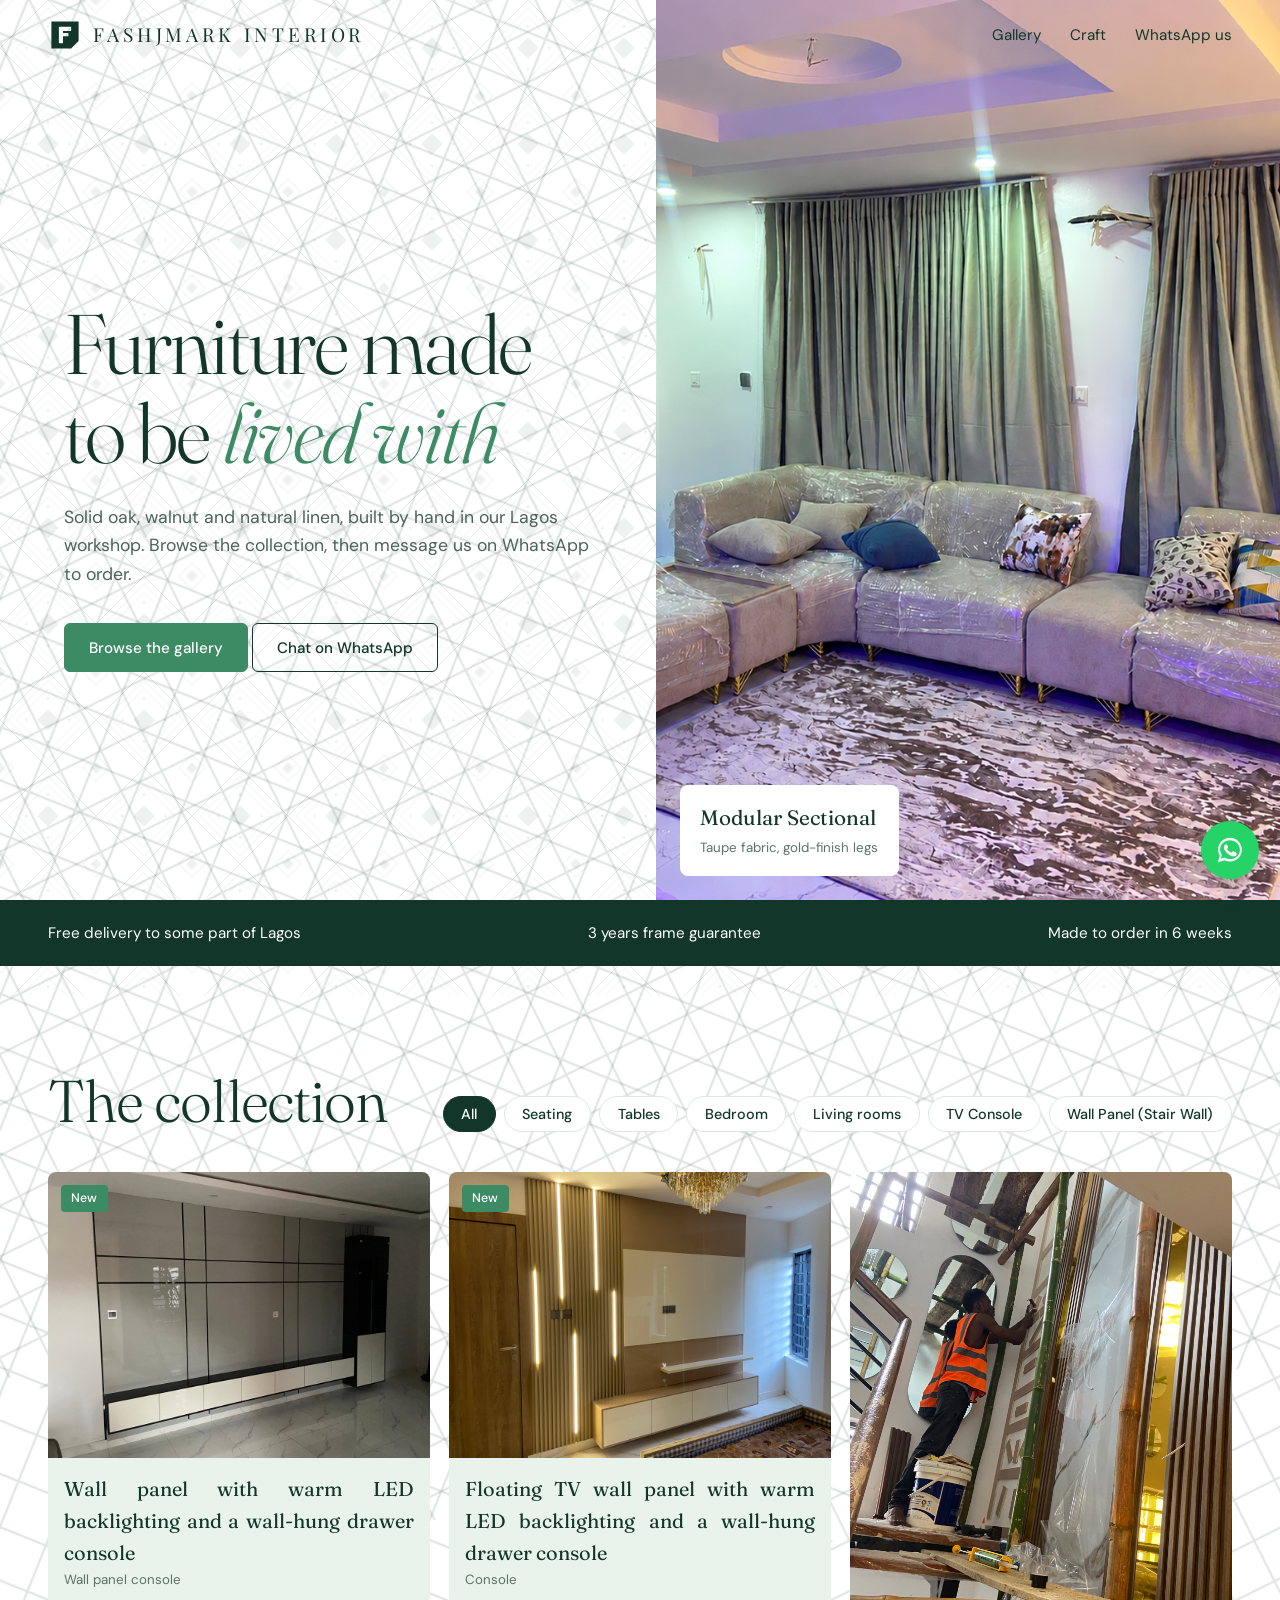
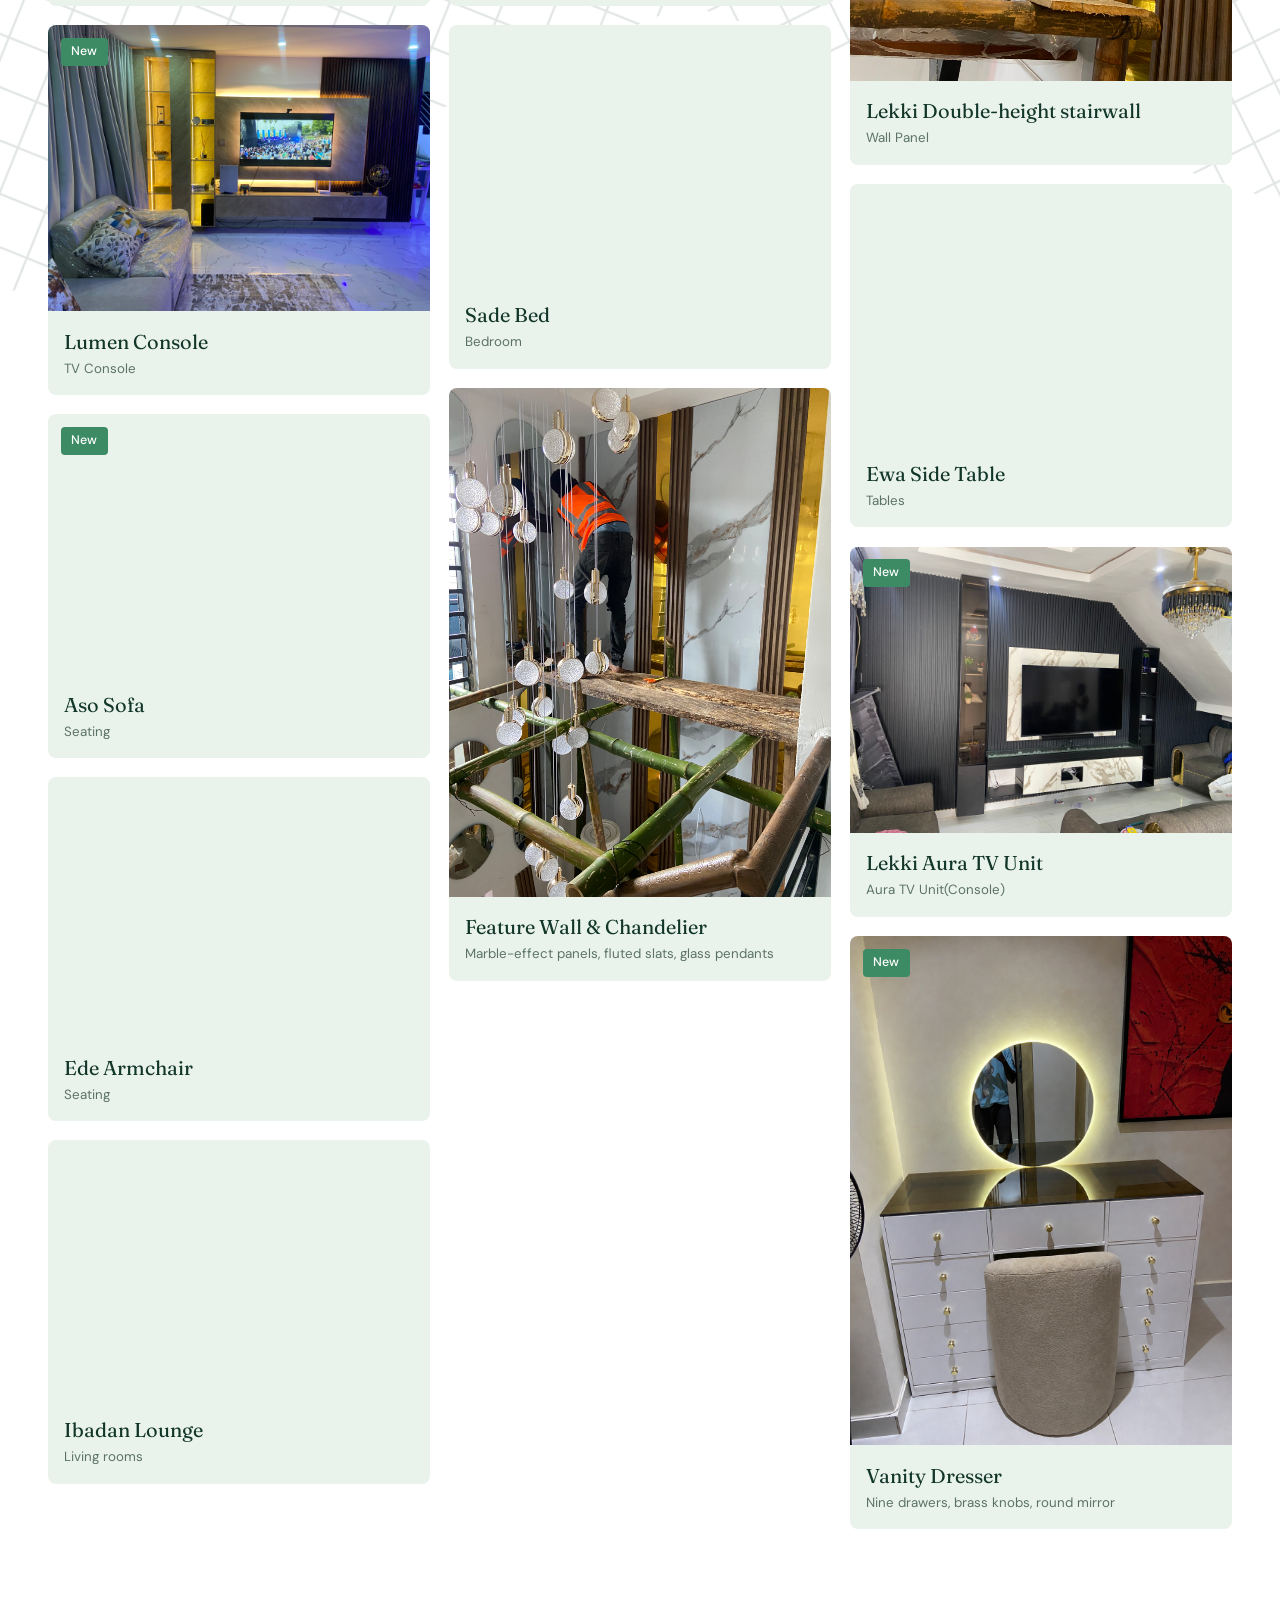
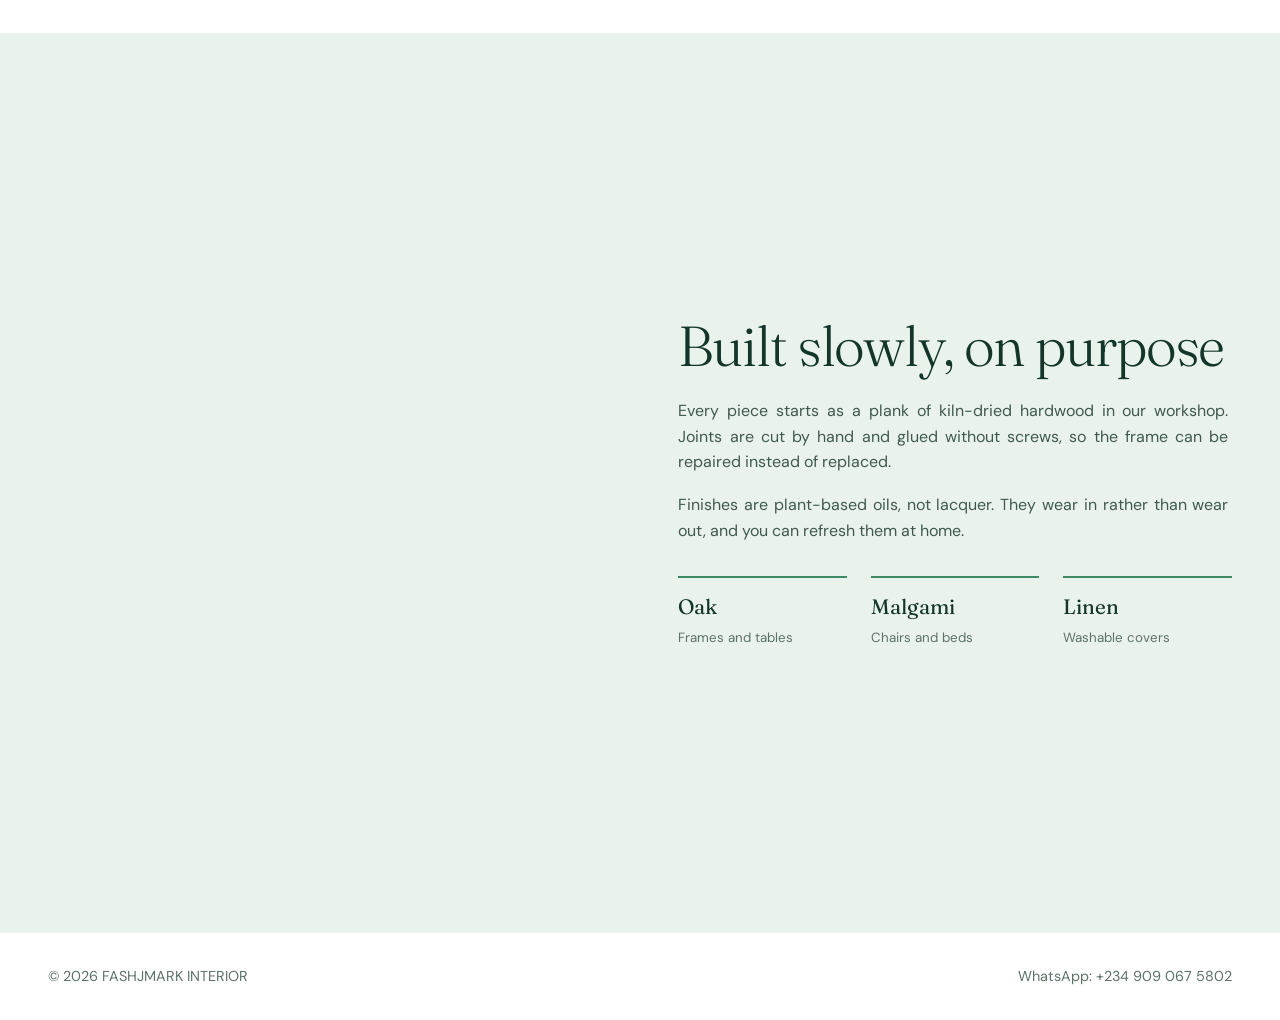
==== index.html @ 16a40d8e "Add files via upload" ====
<!DOCTYPE html>
<html lang="en">
<head>
<meta charset="UTF-8">
<meta name="viewport" content="width=device-width, initial-scale=1">
<title>FASHJMARK | Furniture Gallery</title>
<meta name="description" content="A gallery of handmade furniture: sofas, chairs, tables and beds in solid oak, walnut and linen. Browse the collection and order on WhatsApp.">
<link rel="icon" type="image/svg+xml" href="data:image/svg+xml,%3Csvg%20xmlns%3D%22http%3A//www.w3.org/2000/svg%22%20viewBox%3D%220%200%20100%20100%22%3E%3Cpath%20fill%3D%22%2312372A%22%20d%3D%22M10%2010H90V68L68%2090H10Z%22/%3E%3Cpath%20fill%3D%22%23fff%22%20d%3D%22M32%2026H68V38H44V44H60V54H44V74H32Z%22/%3E%3C/svg%3E">
<link rel="preconnect" href="https://fonts.googleapis.com">
<link rel="stylesheet" href="style.css">
<link rel="preconnect" href="https://fonts.gstatic.com" crossorigin>
<link href="https://fonts.googleapis.com/css2?family=Playfair+Display&family=Fraunces:ital,opsz,wght@0,9..144,300;0,9..144,400;1,9..144,300&family=DM+Sans:wght@400;500&display=swap" rel="stylesheet">
</head>
<body>
<div id="bar"></div>
<nav id="nav"><div class="wrap"><a href="#top" class="logo" aria-label="FASHJMARK home"><svg class="lm" viewBox="0 0 100 100" aria-hidden="true"><path fill-rule="evenodd" fill="#12372A" d="M10 10H90V68L68 90H10Z M32 26H68V38H44V44H60V54H44V74H32Z"/></svg><span class="lw">FASHJMARK INTERIOR</span></a><div class="links"><a href="#gallery">Gallery</a><a href="#craft">Craft</a><a href="https://wa.me/2347032789429" class="cta" target="_blank" rel="noopener">WhatsApp us</a></div></div></nav>

<header class="hero" id="top">
 <div class="hero-t">
  <h1>Furniture made to be <i>lived with</i></h1>
  <p>Solid oak, walnut and natural linen, built by hand in our Lagos workshop. Browse the collection, then message us on WhatsApp to order.</p>
  <div><a href="#gallery" class="btn solid">Browse the gallery</a> <a href="https://wa.me/2347032789429" class="btn" target="_blank" rel="noopener">Chat on WhatsApp</a></div>
 </div>
 <div class="hero-i">
  <img style="object-position:55% center;" src="images/sofa.png" alt="Modular taupe sectional sofa with gold metal legs and patterned cushions">
  <!-- <video src="images/IMG_4001.MOV" autoplay muted loop playsinline poster="images/IMG_4001.jpg"></video> -->
  <div class="tag"><b>Modular Sectional</b><small>Taupe fabric, gold-finish legs</small></div>
 </div>
</header>

<div class="rib"><div class="wrap"><span>Free delivery to some part of Lagos</span><span>3 years frame guarantee</span><span>Made to order in 6 weeks</span></div></div>

<section id="gallery" style="text-align: justify;"><div class="wrap">
 <div class="head"><h2>The collection</h2>
  <div class="chips" role="group" aria-label="Filter by category">
   <button class="chip on" data-f="all">All</button><button class="chip" data-f="seating">Seating</button><button class="chip" data-f="tables">Tables</button><button class="chip" data-f="bedroom">Bedroom</button><button class="chip" data-f="living">Living rooms</button><button class="chip" data-f="console">TV Console</button><button class="chip" data-f="wall-panel">Wall Panel (Stair Wall)</button>
  </div></div>
 <div class="grid" id="grid">
    <article class="item" data-c="console" data-n="Drawer Console" data-m="Wall panel with warm LED backlighting and a wall-hung drawer console" data-d="-----" data-t="7 weeks" data-img="images/IMG_1635.jpg"><span class="new">New</span><div class="im"><img loading="lazy" src="images/IMG_1635.jpg" alt="wall panel with warm LED backlighting and a wall-hung drawer console"></div><div class="cap"><div><b>Wall panel with warm LED backlighting and a wall-hung drawer console</b><small>Wall panel console</small></div></div></article>
  <article class="item" data-c="console" data-n="Lumen Console" data-m="Lumen Console" data-d="-----" data-t="3 weeks" data-img="images/IMG_6132.jpg"><span class="new">New</span><div class="im"><img loading="lazy" src="images/IMG_6132.jpg" alt="Lumen Console"></div><div class="cap"><div><b>Lumen Console</b><small>TV Console</small></div></div></article>
  <!-- <article class="item" data-c="tables" data-n="Ewa Side Table" data-m="Walnut, solid top" data-d="45 × 45 × 50 cm" data-t="3 weeks" data-img="https://images.unsplash.com/photo-1524758631624-e2822e304c36?auto=format&fit=crop&w=1200&q=80"><span class="new">New</span><div class="im"><img loading="lazy" src="https://images.unsplash.com/photo-1524758631624-e2822e304c36?auto=format&fit=crop&w=800&q=75" alt="Ewa Side Table"></div><div class="cap"><div><b>Ewa Side Table</b><small>Tables</small></div></div></article> -->
  <article class="item" data-c="seating" data-n="Aso Sofa" data-m="Solid oak, washed linen" data-d="228 × 92 × 78 cm" data-t="6 weeks" data-img="https://images.unsplash.com/photo-1555041469-a586c61ea9bc?auto=format&fit=crop&w=1200&q=80"><span class="new">New</span><div class="im"><img loading="lazy" src="https://images.unsplash.com/photo-1555041469-a586c61ea9bc?auto=format&fit=crop&w=800&q=75" alt="Aso Sofa"></div><div class="cap"><div><b>Aso Sofa</b><small>Seating</small></div></div></article>
  <article class="item" data-c="seating" data-n="Ede Armchair" data-m="Walnut, boucle wool" data-d="74 × 80 × 82 cm" data-t="4 weeks" data-img="https://images.unsplash.com/photo-1540574163026-643ea20ade25?auto=format&fit=crop&w=1200&q=80"><div class="im"><img loading="lazy" src="https://images.unsplash.com/photo-1540574163026-643ea20ade25?auto=format&fit=crop&w=800&q=75" alt="Ede Armchair"></div><div class="cap"><div><b>Ede Armchair</b><small>Seating</small></div></div></article>
  <article class="item" data-c="living" data-n="Ibadan Lounge" data-m="Oak, linen, brass" data-d="Full room set" data-t="8 weeks" data-img="https://images.unsplash.com/photo-1586023492125-27b2c045efd7?auto=format&fit=crop&w=1200&q=80"><div class="im"><img loading="lazy" src="https://images.unsplash.com/photo-1586023492125-27b2c045efd7?auto=format&fit=crop&w=800&q=75" alt="Ibadan Lounge"></div><div class="cap"><div><b>Ibadan Lounge</b><small>Living rooms</small></div></div></article>
  <article class="item" data-c="console" data-n="drawer console" data-m="Floating TV wall panel with warm LED backlighting and a wall-hung drawer console" data-d="-----" data-t="6 weeks" data-img="images/IMG_2174.jpg" alt="drawer console"><span class="new">New</span><div class="im"><img loading="lazy" src="images/IMG_2174.jpg" alt="drawer console"></div><div class="cap"><div><b>Floating TV wall panel with warm LED backlighting and a wall-hung drawer console</b><small>Console</small></div></div></article>
  <article class="item" data-c="bedroom" data-n="Sade Bed" data-m="Walnut, upholstered headboard" data-d="King, 200 × 220 cm" data-t="7 weeks" data-img="https://images.unsplash.com/photo-1616486338812-3dadae4b4ace?auto=format&fit=crop&w=1200&q=80"><div class="im"><img loading="lazy" src="https://images.unsplash.com/photo-1616486338812-3dadae4b4ace?auto=format&fit=crop&w=800&q=75" alt="Sade Bed"></div><div class="cap"><div><b>Sade Bed</b><small>Bedroom</small></div></div></article>
  <!-- <article class="item" data-c="seating" data-n="Tola Chair" data-m="Ash, woven cord seat" data-d="48 × 52 × 80 cm" data-t="3 weeks" data-img="https://images.unsplash.com/photo-1567538096630-e0c55bd6374c?auto=format&fit=crop&w=1200&q=80"><div class="im"><img loading="lazy" src="https://images.unsplash.com/photo-1567538096630-e0c55bd6374c?auto=format&fit=crop&w=800&q=75" alt="Tola Chair"></div><div class="cap"><div><b>Tola Chair</b><small>Seating</small></div></div></article> -->
   <article class="item" data-c="wall-panel" data-n="Double-height stairwell with a glass pendant chandelier, marble-effect wall panels and fluted wood slats" data-m="Wall Panel" data-d="-----" data-t="3 weeks" data-img="images/IMG_2091.jpg"><div class="im"><img loading="lazy" src="images/IMG_2091.jpg" alt="Double-height stairwell with a glass pendant chandelier, marble-effect wall panels and fluted wood slats"></div><div class="cap"><div><b>Feature Wall &amp; Chandelier</b><small>Marble-effect panels, fluted slats, glass pendants</small></div></div></article>
  <!-- <article class="item" data-c="living" data-n="Lekki Sitting Room" data-m="Linen, oak, stone" data-d="Full room set" data-t="8 weeks" data-img="https://images.unsplash.com/photo-1519710164239-da123dc03ef4?auto=format&fit=crop&w=1200&q=80"><div class="im"><img loading="lazy" src="https://images.unsplash.com/photo-1519710164239-da123dc03ef4?auto=format&fit=crop&w=800&q=75" alt="Lekki Sitting Room"></div><div class="cap"><div><b>Lekki Sitting Room</b><small>Living rooms</small></div></div></article> -->
   <article class="item" data-c="wall-panel" data-n="Lekki Wall Panel" data-m="Double-height stairwall" data-d="Full Wall Panel" data-t="3 weeks" data-img="images/IMG_2087.jpg"><div class="im"><img loading="lazy" src="images/IMG_2087.jpg" alt="Lekki Double-height stairwall"></div><div class="cap"><div><b>Lekki Double-height stairwall</b><small>Wall Panel</small></div></div></article>
  <article class="item" data-c="tables" data-n="Ewa Side Table" data-m="Walnut, solid top" data-d="45 × 45 × 50 cm" data-t="3 weeks" data-img="https://images.unsplash.com/photo-1524758631624-e2822e304c36?auto=format&fit=crop&w=1200&q=80"><div class="im"><img loading="lazy" src="https://images.unsplash.com/photo-1524758631624-e2822e304c36?auto=format&fit=crop&w=800&q=75" alt="Ewa Side Table"></div><div class="cap"><div><b>Ewa Side Table</b><small>Tables</small></div></div></article>
  <article class="item" data-c="console" data-n="Aura TV Unit" data-m="Aura TV Unit" data-d="Full Aura TV Unit" data-t="3 weeks" data-img="images/IMG_2725.jpg"><span class="new">New</span><div class="im"><img loading="lazy" src="images/IMG_2725.jpg" alt="Lekki Aura TV Unit"></div><div class="cap"><div><b>Lekki Aura TV Unit</b><small>Aura TV Unit(Console)</small></div></div></article>
  <article class="item" data-c="tables" data-n="Dresser Seat" data-m="Dresser Seat" data-d="Dresser Stand" data-t="3 weeks" data-img="images/IMG_6902.png"><span class="new">New</span><div class="im"><img loading="lazy" src="images/IMG_6902.png" alt="White vanity dresser with brass knobs, round wall mirror and an upholstered stool"></div><div class="cap"><div><b>Vanity Dresser</b><small>Nine drawers, brass knobs, round mirror</small></div></div></article>
</div>
</div></section>

<section class="craft" id="craft" style="text-align: justify;"><div class="wrap cg">
 <div class="ph"><img loading="lazy" src="https://images.unsplash.com/photo-1503602642458-232111445657?auto=format&fit=crop&w=1000&q=80" alt="A handmade chair in the workshop"></div>
 <div>
  <h2>Built slowly, on purpose</h2>
  <p>Every piece starts as a plank of kiln-dried hardwood in our workshop. Joints are cut by hand and glued without screws, so the frame can be repaired instead of replaced.</p>
  <p>Finishes are plant-based oils, not lacquer. They wear in rather than wear out, and you can refresh them at home.</p>
  <div class="mats"><div><b>Oak</b><small>Frames and tables</small></div><div><b>Malgami</b><small>Chairs and beds</small></div><div><b>Linen</b><small>Washable covers</small></div></div>
 </div>
</div></section>

<footer><div class="wrap"><span>© 2026 FASHJMARK INTERIOR</span><a href="https://wa.me/2347032789429" target="_blank" rel="noopener">WhatsApp: +234 909 067 5802</a></div></footer>

<div class="lb" id="lb" role="dialog" aria-modal="true" aria-label="Product details"><button class="x" id="x" aria-label="Close">×</button>
 <div class="lb-in"><img id="li" alt=""><div class="lb-t"><small id="lc"></small><h3 id="ln"></h3>
 <dl><dt>Material</dt><dd id="lm"></dd><dt>Size</dt><dd id="ld"></dd><dt>Lead time</dt><dd id="lt"></dd></dl><a href="https://wa.me/2347032789429" class="btn solid" id="lv" target="_blank" rel="noopener">Order on WhatsApp</a></div></div></div>

<a class="wa" href="https://wa.me/2347032789429?text=Hi%2C%20I%27d%20like%20to%20ask%20about%20your%20furniture." target="_blank" rel="noopener" aria-label="Chat with us on WhatsApp"><svg viewBox="0 0 32 32" width="30" height="30" fill="#fff" aria-hidden="true"><path d="M16 3C9 3 3.3 8.6 3.3 15.5c0 2.4.7 4.7 1.9 6.6L3 29l7.1-2.1a12.9 12.9 0 0 0 5.9 1.4c7 0 12.7-5.6 12.7-12.5S23 3 16 3zm0 22.7c-1.9 0-3.8-.5-5.4-1.5l-.4-.2-4.2 1.2 1.3-4-.3-.4a10.1 10.1 0 0 1-1.6-5.4C5.4 10 10.100 5.500 16 5.500s10.600 4.500 10.600 10.100S21.900 25.700 16 25.700zm5.800-7.500c-.3-.2-1.900-.9-2.200-1s-.5-.2-.7.200-.8 1-1 1.200-.4.200-.7.100a8.500 8.500 0 0 1-4.200-3.600c-.3-.6.300-.5.900-1.700.1-.2 0-.4 0-.5l-1-2.300c-.2-.6-.5-.5-.7-.5h-.6c-.2 0-.6.100-.9.400s-1.200 1.100-1.200 2.800 1.200 3.200 1.400 3.500 2.400 3.700 5.800 5.100c2.100.9 3 1 4 .8.600-.1 1.900-.8 2.200-1.500s.3-1.400.2-1.500-.3-.2-.6-.4z"/></svg></a>
<script>
const $=s=>document.querySelector(s),$$=s=>document.querySelectorAll(s);
addEventListener('scroll',()=>{const h=document.documentElement;$('#bar').style.width=scrollY/(h.scrollHeight-innerHeight)*100+'%';$('#nav').classList.toggle('s',scrollY>40)},{passive:true});
// hide broken images behind the sage tile
$$('img').forEach(i=>i.addEventListener('error',()=>{i.style.opacity=0;i.style.minHeight='260px'}));
// filter
$$('.chip').forEach(c=>c.onclick=()=>{$$('.chip').forEach(x=>x.classList.remove('on'));c.classList.add('on');
 $$('.item').forEach(it=>it.classList.toggle('hide',c.dataset.f!=='all'&&it.dataset.c!==c.dataset.f))});
// lightbox
const lb=$('#lb');
$$('.item').forEach(it=>it.onclick=()=>{const d=it.dataset;$('#li').src=d.img;$('#li').alt=d.n;$('#ln').textContent=d.n;$('#lm').textContent=d.m;$('#ld').textContent=d.d;$('#lt').textContent=d.t;$('#lc').textContent=it.dataset.c;$('#lv').href='https://wa.me/2347032789429?text='+encodeURIComponent('Hi, I\'m interested in the '+d.n+'.');lb.classList.add('on');$('#x').focus()});
const close=()=>lb.classList.remove('on');
$('#x').onclick=close;lb.onclick=e=>{if(e.target===lb)close()};addEventListener('keydown',e=>{if(e.key==='Escape')close()});
</script>
<script>
(()=>{if(matchMedia('(prefers-reduced-motion:reduce)').matches)return;
const r=document.documentElement;let tx=0,ty=0,cx=0,cy=0,ts=0,cs=0,raf=0;
const tick=()=>{cx+=(tx-cx)*.06;cy+=(ty-cy)*.06;cs+=(ts-cs)*.08;
 r.style.setProperty('--mx',cx.toFixed(3));r.style.setProperty('--my',cy.toFixed(3));r.style.setProperty('--sy',cs.toFixed(2));
 raf=(Math.abs(tx-cx)+Math.abs(ty-cy)+Math.abs(ts-cs)>.002)?requestAnimationFrame(tick):0};
const go=()=>{if(!raf)raf=requestAnimationFrame(tick)};
addEventListener('pointermove',e=>{tx=e.clientX/innerWidth*2-1;ty=e.clientY/innerHeight*2-1;go()},{passive:true});
addEventListener('scroll',()=>{ts=scrollY;go()},{passive:true});
})();
</script>
</body>
</html>
---- style.css ----
:root{--ink:#12372A;--paper:#FFFFFF;--sage:#EAF2EC;--acc:#3D8B64;--line:#DCE8E0;--serif:'Fraunces',Georgia,serif;--sans:'DM Sans',system-ui,sans-serif}
*{box-sizing:border-box;margin:0}
html{scroll-behavior:smooth}
body{font-family:var(--sans);background:var(--paper);color:var(--ink);line-height:1.6;overflow-x:hidden}
body::before{content:"";position:fixed;inset:-96px;z-index:-1;pointer-events:none;background:url("data:image/svg+xml,%3Csvg%20xmlns=%22http://www.w3.org/2000/svg%22%20width=%2296%22%20height=%2296%22%20viewBox=%220%200%2080%2080%22%3E%3Cg%20fill=%22none%22%20stroke=%22%2312372A%22%20stroke-width=%22.8%22%3E%3Cpath%20stroke-opacity=%22.10%22%20d=%22M40%200L80%2040L40%2080L0%2040Z%22/%3E%3Cpath%20stroke-opacity=%22.07%22%20d=%22M40%207L73%2040L40%2073L7%2040Z%22/%3E%3Cpath%20stroke-opacity=%22.06%22%20d=%22M40%2014L66%2040L40%2066L14%2040Z%22/%3E%3C/g%3E%3Cpath%20fill=%22%2312372A%22%20fill-opacity=%22.07%22%20d=%22M40%2031L49%2040L40%2049L31%2040Z%22/%3E%3Cg%20fill=%22%2312372A%22%20fill-opacity=%22.10%22%3E%3Ccircle%20cx=%2240%22%20cy=%2222%22%20r=%221%22/%3E%3Ccircle%20cx=%2258%22%20cy=%2240%22%20r=%221%22/%3E%3Ccircle%20cx=%2240%22%20cy=%2258%22%20r=%221%22/%3E%3Ccircle%20cx=%2222%22%20cy=%2240%22%20r=%221%22/%3E%3C/g%3E%3Cpath%20d=%22M0%20-11L11%200L0%2011L-11%200Z%22%20fill=%22none%22%20stroke=%22%2312372A%22%20stroke-opacity=%22.08%22%20stroke-width=%22.8%22/%3E%3Cpath%20d=%22M0%20-4.5L4.5%200L0%204.5L-4.5%200Z%22%20fill=%22%2312372A%22%20fill-opacity=%22.07%22/%3E%3Cpath%20d=%22M80%20-11L91%200L80%2011L69%200Z%22%20fill=%22none%22%20stroke=%22%2312372A%22%20stroke-opacity=%22.08%22%20stroke-width=%22.8%22/%3E%3Cpath%20d=%22M80%20-4.5L84.5%200L80%204.5L75.5%200Z%22%20fill=%22%2312372A%22%20fill-opacity=%22.07%22/%3E%3Cpath%20d=%22M0%2069L11%2080L0%2091L-11%2080Z%22%20fill=%22none%22%20stroke=%22%2312372A%22%20stroke-opacity=%22.08%22%20stroke-width=%22.8%22/%3E%3Cpath%20d=%22M0%2075.5L4.5%2080L0%2084.5L-4.5%2080Z%22%20fill=%22%2312372A%22%20fill-opacity=%22.07%22/%3E%3Cpath%20d=%22M80%2069L91%2080L80%2091L69%2080Z%22%20fill=%22none%22%20stroke=%22%2312372A%22%20stroke-opacity=%22.08%22%20stroke-width=%22.8%22/%3E%3Cpath%20d=%22M80%2075.5L84.5%2080L80%2084.5L75.5%2080Z%22%20fill=%22%2312372A%22%20fill-opacity=%22.07%22/%3E%3C/svg%3E");animation:drift 45s linear infinite;will-change:transform}
@keyframes drift{to{transform:translate(96px,96px)}}
@media(prefers-reduced-motion:reduce){body::before{animation:none}}
html::before,body::after{content:"";position:fixed;inset:-70%;pointer-events:none;mix-blend-mode:multiply;will-change:transform}
html::before{z-index:-2;background:url("data:image/svg+xml,%3Csvg%20xmlns=%22http://www.w3.org/2000/svg%22%20width=%2264%22%20height=%2264%22%20viewBox=%220%200%2032%2032%22%3E%3Cpath%20d=%22M16%200L32%2016L16%2032L0%2016Z%22%20fill=%22none%22%20stroke=%22%2312372A%22%20stroke-opacity=%220.13%22%20stroke-width=%221%22/%3E%3C/svg%3E");background-size:70px 70px;animation:moireB 70s ease-in-out infinite;translate:calc(var(--mx,0)*-45px) calc(var(--my,0)*-45px);rotate:calc(var(--sy,0)*-.05deg)}
body::after{z-index:-1;background:url("data:image/svg+xml,%3Csvg%20xmlns=%22http://www.w3.org/2000/svg%22%20width=%2264%22%20height=%2264%22%20viewBox=%220%200%2032%2032%22%3E%3Cpath%20d=%22M16%200L32%2016L16%2032L0%2016Z%22%20fill=%22none%22%20stroke=%22%2312372A%22%20stroke-opacity=%220.13%22%20stroke-width=%221%22/%3E%3C/svg%3E");background-size:64px 64px;animation:moireA 160s linear infinite;translate:calc(var(--mx,0)*35px) calc(var(--my,0)*35px);rotate:calc(var(--sy,0)*.04deg)}
@keyframes moireA{to{transform:rotate(360deg)}}
@keyframes moireB{0%{transform:rotate(0) scale(1)}50%{transform:rotate(-180deg) scale(1.35)}100%{transform:rotate(-360deg) scale(1)}}
@media(prefers-reduced-motion:reduce){html::before,body::after{animation:none}}
img{display:block;width:100%;height:100%;object-fit:cover;background:var(--sage)}
a{color:inherit;text-decoration:none}
h1,h2,h3{font-family:var(--serif);font-weight:300;letter-spacing:-.02em;line-height:1.05}
.wrap{max-width:1280px;margin:0 auto;padding:0 clamp(1.2rem,4vw,3rem)}
.btn{display:inline-block;padding:.85rem 1.5rem;border:1px solid var(--ink);border-radius:6px;background:transparent;color:var(--ink);font:500 .95rem var(--sans);cursor:pointer;position:relative;overflow:hidden;z-index:0;transition:color .3s}
.btn::before{content:"";position:absolute;inset:0;background:var(--ink);transform:translateX(-101%);transition:transform .35s;z-index:-1}
.btn:hover{color:#fff}.btn:hover::before{transform:none}
.btn.solid{background:var(--acc);border-color:var(--acc);color:#fff}.btn.solid::before{background:var(--ink)}
:focus-visible{outline:2px solid var(--acc);outline-offset:3px}
#bar{position:fixed;top:0;left:0;height:3px;width:0;background:var(--acc);z-index:99}
/* nav */
nav{position:fixed;inset:0 0 auto 0;z-index:50;padding:1.1rem 0;transition:all .3s}
nav.s{background:rgba(255,255,255,.85);backdrop-filter:blur(14px);-webkit-backdrop-filter:blur(14px);border-bottom:1px solid var(--line);padding:.7rem 0}
nav .wrap{display:flex;justify-content:space-between;align-items:center}
.logo{display:flex;align-items:center;gap:.7rem}.lm{width:34px;height:34px;display:block}.lw{font-family:'Playfair Display',Georgia,serif;font-weight:400;font-size:1.2rem;letter-spacing:.2em}
/* .links a{margin-left:1.8rem;font-size:.95rem}
.links a:hover{color:var(--acc)} */
.links a{margin-left:1.8rem;font-size:.95rem;transition:color .25s,text-shadow .25s}
.links a:hover{color:var(--acc);text-shadow:0 0 6px #fff,0 0 14px #fff,0 1px 2px #fff}
@media(max-width:700px){.links a:not(.cta){display:none} .lw, .cta{font-size: 11px;}}
/* hero */
.hero{min-height:100vh;display:grid;grid-template-columns:1.05fr 1fr;align-items:stretch}
.hero-t{padding:9rem clamp(1.2rem,5vw,5rem) 4rem;display:flex;flex-direction:column;justify-content:center;background:transparent}
.hero h1{font-size:clamp(3rem,6.6vw,6.2rem)}
.hero h1 i{color:var(--acc);font-weight:300}
.hero p{max-width:44ch;margin:1.6rem 0 2.2rem;color:#4b6358;font-size:1.1rem}
.hero-i{position:relative;background:var(--sage);min-height:60vh;overflow:hidden}
.hero-i img{position:absolute;inset:0;animation:slow 18s ease-out forwards}
@keyframes slow{from{transform:scale(1.12)}to{transform:scale(1)}}
.tag{position:absolute;left:1.5rem;bottom:1.5rem;background:#fff;border-radius:8px;padding:1rem 1.3rem;max-width:260px}
.tag b{font-family:var(--serif);font-weight:400;font-size:1.3rem;display:block}
.tag small{color:#5b7367}
@media(max-width:860px){.hero{grid-template-columns:1fr}.lw, .cta{font-size: 11px;}.hero-t{padding-top:7rem}}
/* ribbon */
.rib{background:var(--ink);color:#fff;padding:1.3rem 0}
.rib .wrap{display:flex;justify-content:space-between;gap:1rem;flex-wrap:wrap;font-size:.95rem}
/* gallery */
section{padding:6.5rem 0}
.head{display:flex;justify-content:space-between;align-items:end;gap:2rem;flex-wrap:wrap;margin-bottom:2.5rem}
.head h2{font-size:clamp(2.3rem,4.6vw,3.8rem)}
.chips{display:flex;gap:.5rem;flex-wrap:wrap}
.chip{border:1px solid var(--line);background:#fff;color:var(--ink);padding:.5rem 1.1rem;border-radius:99px;font:500 .9rem var(--sans);cursor:pointer;transition:all .25s}
.chip:hover{border-color:var(--acc)}
.chip.on{background:var(--ink);color:#fff;border-color:var(--ink)}
.grid{columns:3 300px;column-gap:1.2rem}
.item{break-inside:avoid;margin-bottom:1.2rem;position:relative;border-radius:8px;overflow:hidden;background:var(--sage);cursor:zoom-in;transition:opacity .4s,transform .4s}
.item.hide{display:none}
.item .im{overflow:hidden}
.item img{height:auto;transition:transform 1s cubic-bezier(.2,.7,.2,1)}
.item:hover img{transform:scale(1.06)}
.item .cap{padding:.9rem 1rem 1rem;display:flex;justify-content:space-between;align-items:baseline;gap:1rem}
.item .cap b{font-family:var(--serif);font-weight:400;font-size:1.25rem}
.item .cap small{color:#5b7367;display:block}
.new{position:absolute;top:.8rem;left:.8rem;background:var(--acc);color:#fff;font-size:.78rem;font-weight:500;padding:.25rem .65rem;border-radius:4px}
/* lightbox */
.lb{position:fixed;inset:0;background:rgba(10,36,27,.92);z-index:200;display:none;align-items:center;justify-content:center;padding:1.5rem}
.lb.on{display:flex}
.lb-in{display:grid;grid-template-columns:1.4fr 1fr;max-width:1100px;width:100%;max-height:90vh;background:#fff;border-radius:10px;overflow:hidden}
.lb-in img{height:100%;max-height:90vh}
.lb-t{padding:2.2rem;overflow:auto}
.lb-t h3{font-size:2.2rem;margin:.3rem 0 1rem}
.lb-t dl{display:grid;grid-template-columns:auto 1fr;gap:.4rem 1.2rem;margin:1.2rem 0 1.6rem;font-size:.95rem}
.lb-t dt{color:#5b7367}
.x{position:absolute;top:1rem;right:1.4rem;background:none;border:0;color:#fff;font-size:2rem;cursor:pointer}
@media(max-width:760px){.lb-in{grid-template-columns:1fr;overflow:auto}.lb-in img{max-height:40vh}}
/* craft */
.craft{background:var(--sage)}
.cg{display:grid;grid-template-columns:1fr 1fr;gap:clamp(2rem,6vw,6rem);align-items:center}
.cg .ph{aspect-ratio:4/5;border-radius:8px;overflow:hidden}
.cg h2{font-size:clamp(2.3rem,4.4vw,3.6rem);margin-bottom:1.4rem}
.cg p{max-width:50ch;color:#3f5a4d;margin-bottom:1.1rem}
.mats{display:flex;gap:1.5rem;margin-top:2rem;flex-wrap:wrap}
.mats div{flex:1;min-width:120px;border-top:2px solid var(--acc);padding-top:.8rem}
.mats b{font-family:var(--serif);font-weight:400;font-size:1.3rem;display:block}
.mats small{color:#5b7367}
@media(max-width:800px){.cg{grid-template-columns:1fr}}
.wa{position:fixed;right:1.3rem;bottom:1.3rem;z-index:90;width:58px;height:58px;border-radius:50%;background:#25D366;display:grid;place-items:center;box-shadow:0 10px 25px -8px rgba(0,0,0,.4);transition:transform .25s}.wa:hover{transform:scale(1.1)}
footer{padding:2rem 0;font-size:.9rem;color:#5b7367}
footer .wrap{display:flex;justify-content:space-between;flex-wrap:wrap;gap:1rem}
@media(prefers-reduced-motion:reduce){*{animation:none!important;transition:none!important}html{scroll-behavior:auto}}
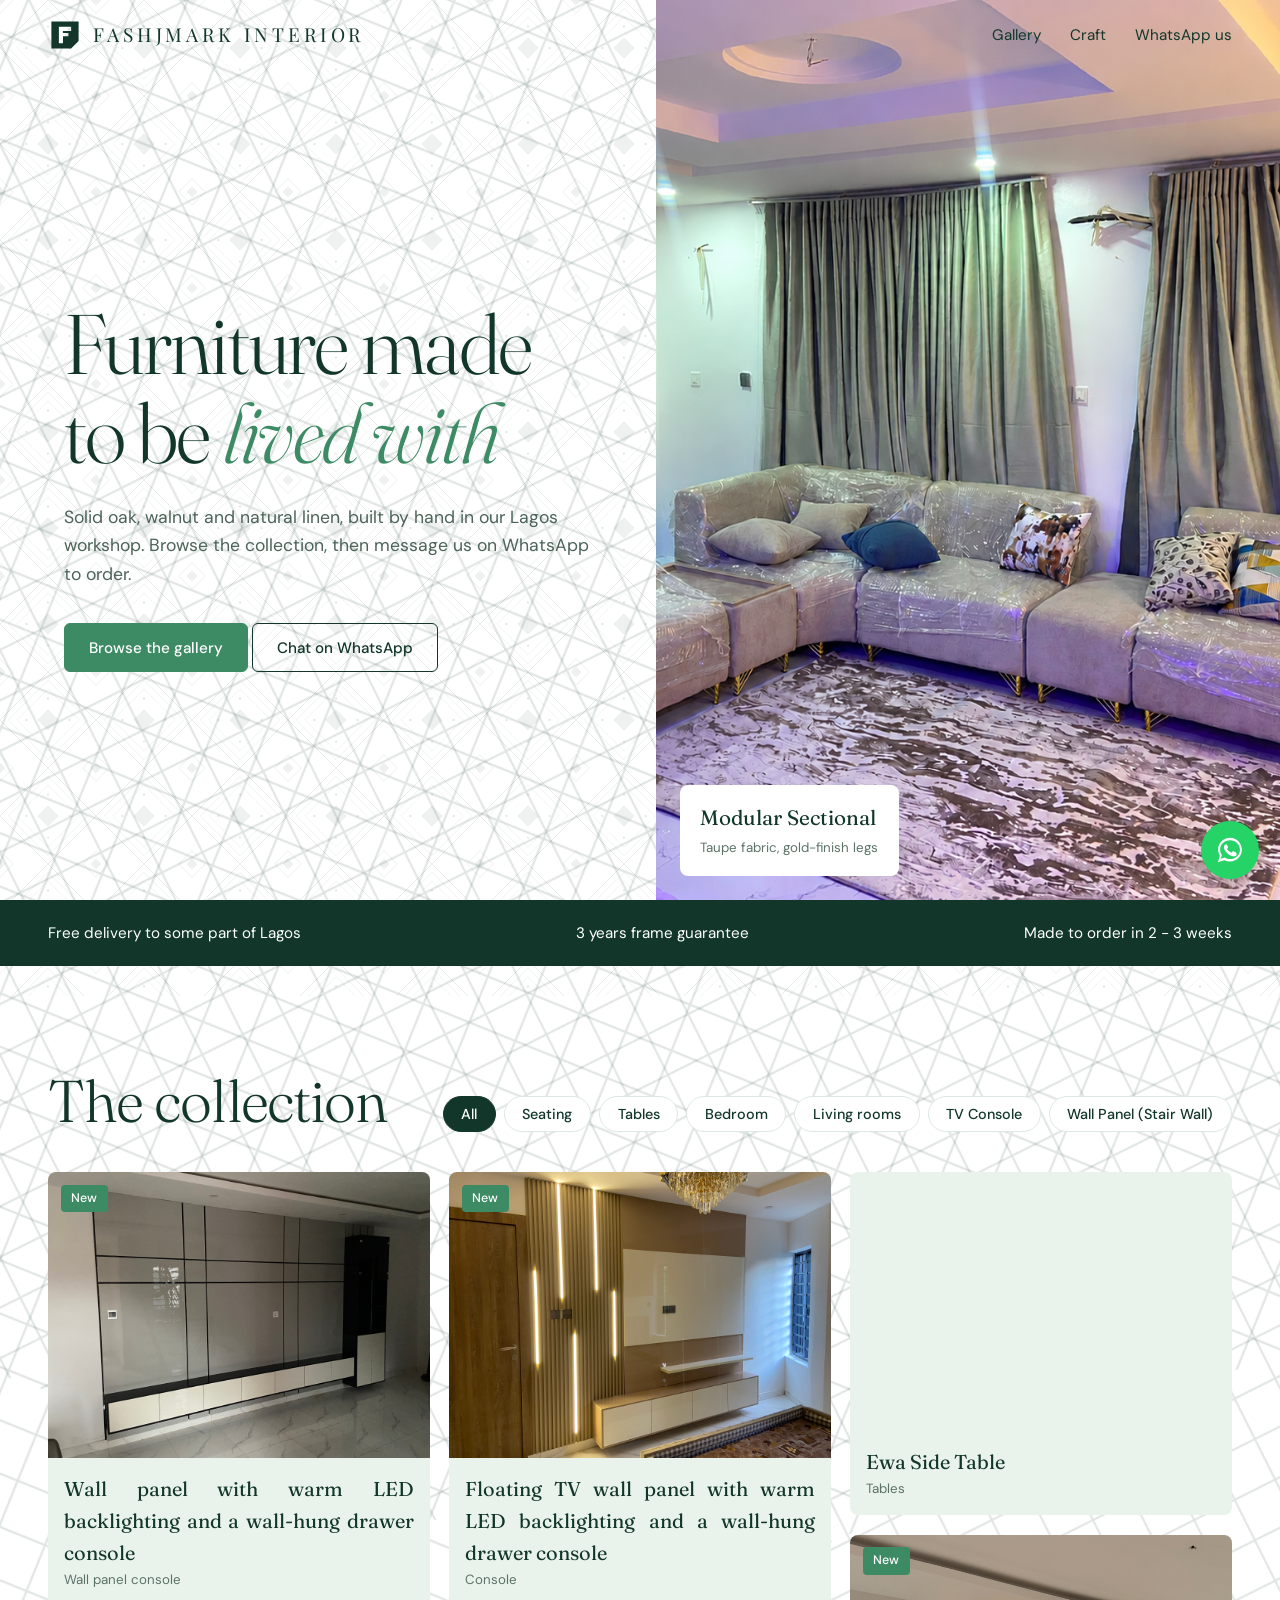
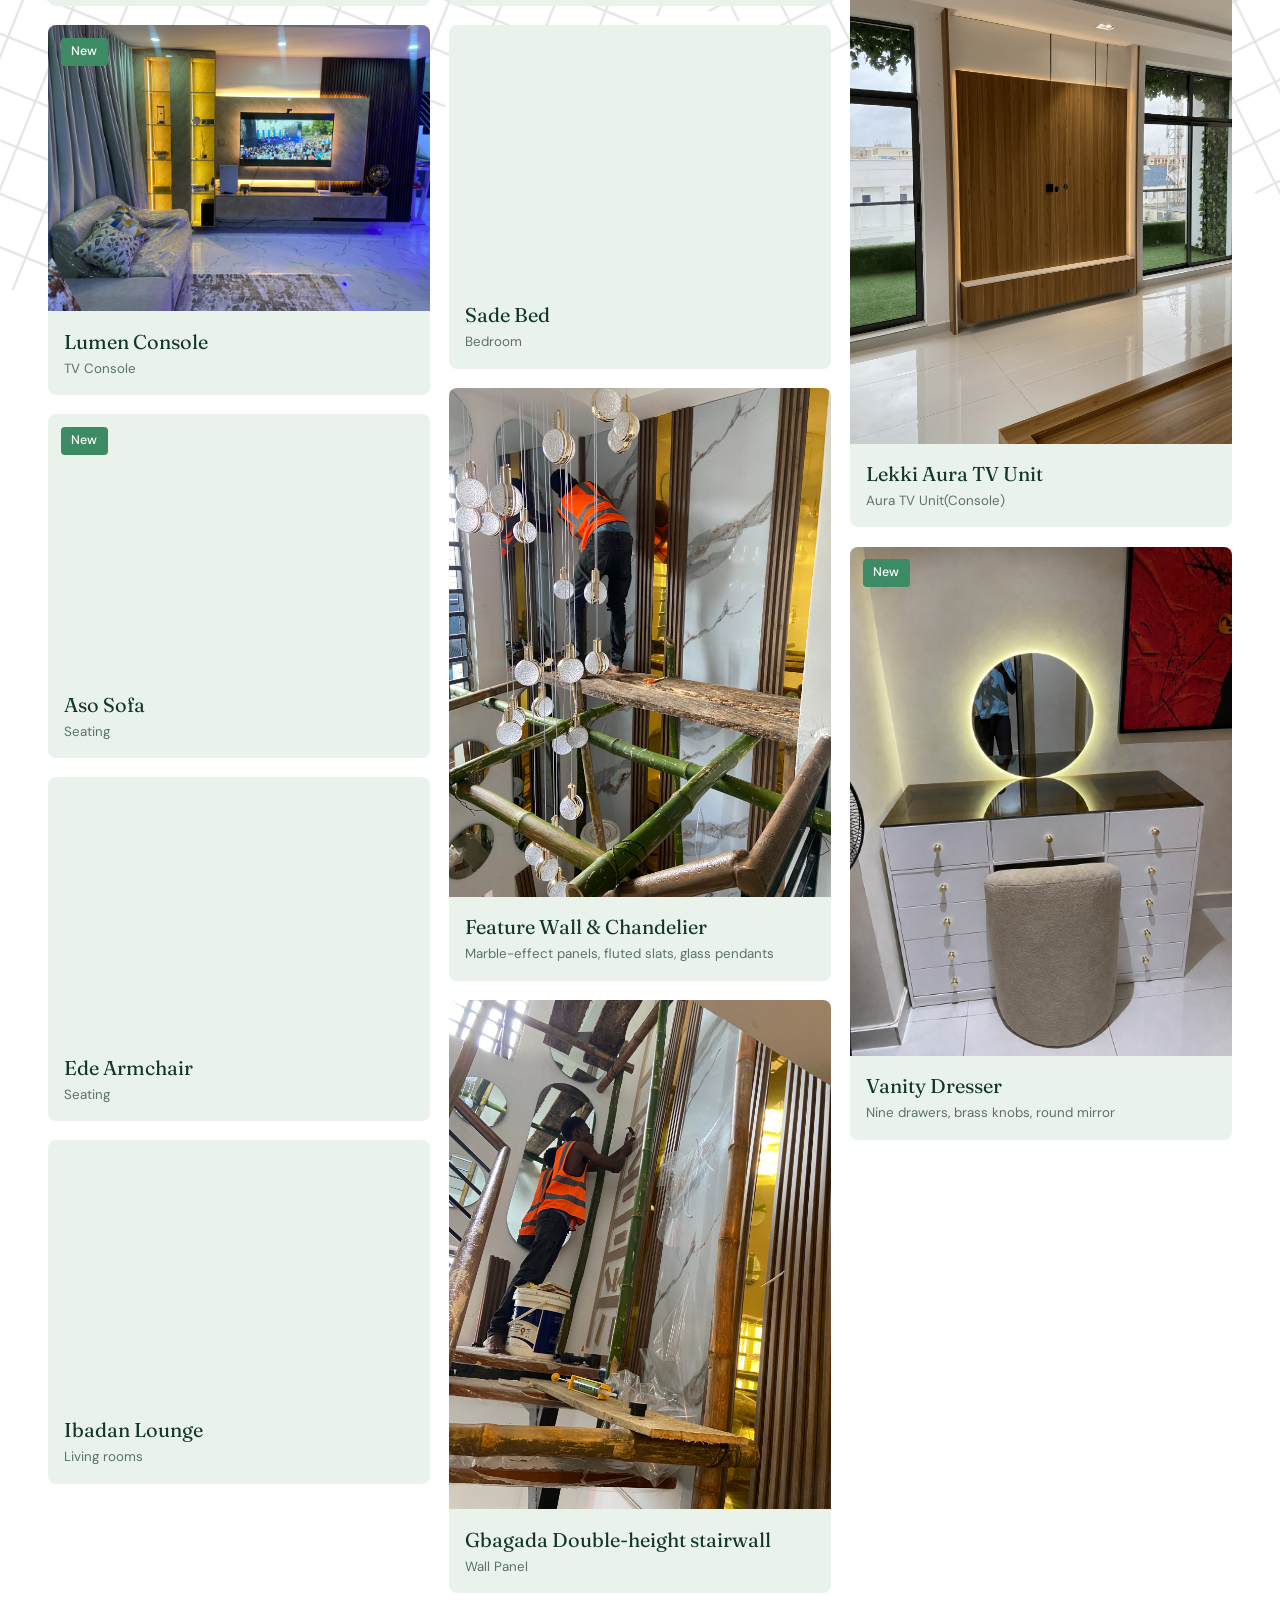
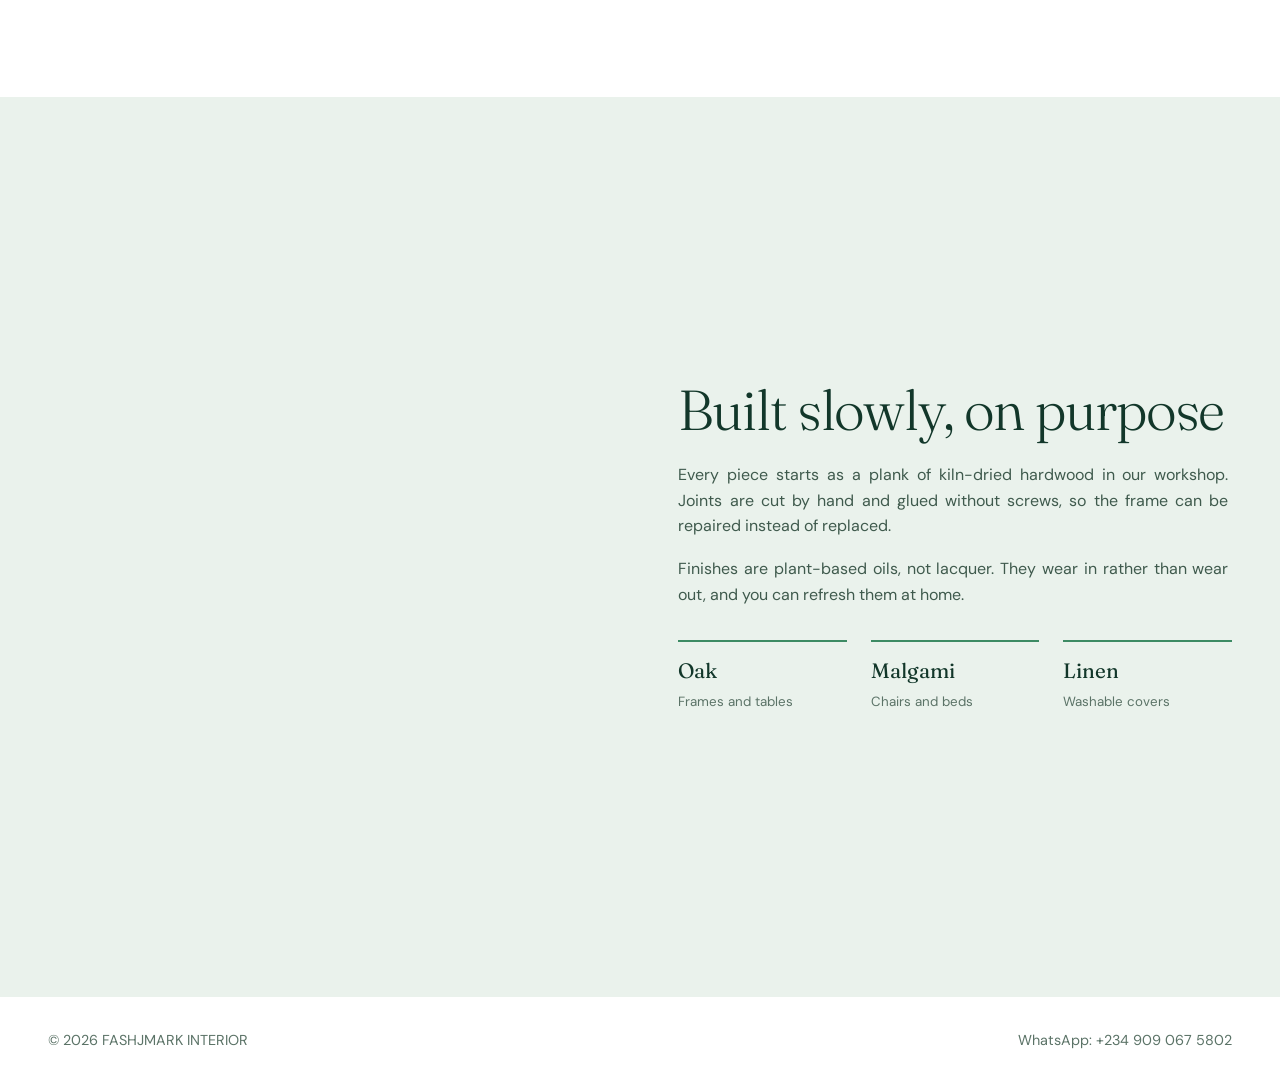
==== commit fef16289: "index.html" ====
--- a/index.html
+++ b/index.html
@@ -28,7 +28,7 @@
  </div>
 </header>
 
-<div class="rib"><div class="wrap"><span>Free delivery to some part of Lagos</span><span>3 years frame guarantee</span><span>Made to order in 6 weeks</span></div></div>
+<div class="rib"><div class="wrap"><span>Free delivery to some part of Lagos</span><span>3 years frame guarantee</span><span>Made to order in 2 - 3 weeks</span></div></div>
 
 <section id="gallery" style="text-align: justify;"><div class="wrap">
  <div class="head"><h2>The collection</h2>
@@ -36,21 +36,21 @@
    <button class="chip on" data-f="all">All</button><button class="chip" data-f="seating">Seating</button><button class="chip" data-f="tables">Tables</button><button class="chip" data-f="bedroom">Bedroom</button><button class="chip" data-f="living">Living rooms</button><button class="chip" data-f="console">TV Console</button><button class="chip" data-f="wall-panel">Wall Panel (Stair Wall)</button>
   </div></div>
  <div class="grid" id="grid">
-    <article class="item" data-c="console" data-n="Drawer Console" data-m="Wall panel with warm LED backlighting and a wall-hung drawer console" data-d="-----" data-t="7 weeks" data-img="images/IMG_1635.jpg"><span class="new">New</span><div class="im"><img loading="lazy" src="images/IMG_1635.jpg" alt="wall panel with warm LED backlighting and a wall-hung drawer console"></div><div class="cap"><div><b>Wall panel with warm LED backlighting and a wall-hung drawer console</b><small>Wall panel console</small></div></div></article>
-  <article class="item" data-c="console" data-n="Lumen Console" data-m="Lumen Console" data-d="-----" data-t="3 weeks" data-img="images/IMG_6132.jpg"><span class="new">New</span><div class="im"><img loading="lazy" src="images/IMG_6132.jpg" alt="Lumen Console"></div><div class="cap"><div><b>Lumen Console</b><small>TV Console</small></div></div></article>
-  <!-- <article class="item" data-c="tables" data-n="Ewa Side Table" data-m="Walnut, solid top" data-d="45 × 45 × 50 cm" data-t="3 weeks" data-img="https://images.unsplash.com/photo-1524758631624-e2822e304c36?auto=format&fit=crop&w=1200&q=80"><span class="new">New</span><div class="im"><img loading="lazy" src="https://images.unsplash.com/photo-1524758631624-e2822e304c36?auto=format&fit=crop&w=800&q=75" alt="Ewa Side Table"></div><div class="cap"><div><b>Ewa Side Table</b><small>Tables</small></div></div></article> -->
-  <article class="item" data-c="seating" data-n="Aso Sofa" data-m="Solid oak, washed linen" data-d="228 × 92 × 78 cm" data-t="6 weeks" data-img="https://images.unsplash.com/photo-1555041469-a586c61ea9bc?auto=format&fit=crop&w=1200&q=80"><span class="new">New</span><div class="im"><img loading="lazy" src="https://images.unsplash.com/photo-1555041469-a586c61ea9bc?auto=format&fit=crop&w=800&q=75" alt="Aso Sofa"></div><div class="cap"><div><b>Aso Sofa</b><small>Seating</small></div></div></article>
-  <article class="item" data-c="seating" data-n="Ede Armchair" data-m="Walnut, boucle wool" data-d="74 × 80 × 82 cm" data-t="4 weeks" data-img="https://images.unsplash.com/photo-1540574163026-643ea20ade25?auto=format&fit=crop&w=1200&q=80"><div class="im"><img loading="lazy" src="https://images.unsplash.com/photo-1540574163026-643ea20ade25?auto=format&fit=crop&w=800&q=75" alt="Ede Armchair"></div><div class="cap"><div><b>Ede Armchair</b><small>Seating</small></div></div></article>
-  <article class="item" data-c="living" data-n="Ibadan Lounge" data-m="Oak, linen, brass" data-d="Full room set" data-t="8 weeks" data-img="https://images.unsplash.com/photo-1586023492125-27b2c045efd7?auto=format&fit=crop&w=1200&q=80"><div class="im"><img loading="lazy" src="https://images.unsplash.com/photo-1586023492125-27b2c045efd7?auto=format&fit=crop&w=800&q=75" alt="Ibadan Lounge"></div><div class="cap"><div><b>Ibadan Lounge</b><small>Living rooms</small></div></div></article>
-  <article class="item" data-c="console" data-n="drawer console" data-m="Floating TV wall panel with warm LED backlighting and a wall-hung drawer console" data-d="-----" data-t="6 weeks" data-img="images/IMG_2174.jpg" alt="drawer console"><span class="new">New</span><div class="im"><img loading="lazy" src="images/IMG_2174.jpg" alt="drawer console"></div><div class="cap"><div><b>Floating TV wall panel with warm LED backlighting and a wall-hung drawer console</b><small>Console</small></div></div></article>
-  <article class="item" data-c="bedroom" data-n="Sade Bed" data-m="Walnut, upholstered headboard" data-d="King, 200 × 220 cm" data-t="7 weeks" data-img="https://images.unsplash.com/photo-1616486338812-3dadae4b4ace?auto=format&fit=crop&w=1200&q=80"><div class="im"><img loading="lazy" src="https://images.unsplash.com/photo-1616486338812-3dadae4b4ace?auto=format&fit=crop&w=800&q=75" alt="Sade Bed"></div><div class="cap"><div><b>Sade Bed</b><small>Bedroom</small></div></div></article>
-  <!-- <article class="item" data-c="seating" data-n="Tola Chair" data-m="Ash, woven cord seat" data-d="48 × 52 × 80 cm" data-t="3 weeks" data-img="https://images.unsplash.com/photo-1567538096630-e0c55bd6374c?auto=format&fit=crop&w=1200&q=80"><div class="im"><img loading="lazy" src="https://images.unsplash.com/photo-1567538096630-e0c55bd6374c?auto=format&fit=crop&w=800&q=75" alt="Tola Chair"></div><div class="cap"><div><b>Tola Chair</b><small>Seating</small></div></div></article> -->
-   <article class="item" data-c="wall-panel" data-n="Double-height stairwell with a glass pendant chandelier, marble-effect wall panels and fluted wood slats" data-m="Wall Panel" data-d="-----" data-t="3 weeks" data-img="images/IMG_2091.jpg"><div class="im"><img loading="lazy" src="images/IMG_2091.jpg" alt="Double-height stairwell with a glass pendant chandelier, marble-effect wall panels and fluted wood slats"></div><div class="cap"><div><b>Feature Wall &amp; Chandelier</b><small>Marble-effect panels, fluted slats, glass pendants</small></div></div></article>
-  <!-- <article class="item" data-c="living" data-n="Lekki Sitting Room" data-m="Linen, oak, stone" data-d="Full room set" data-t="8 weeks" data-img="https://images.unsplash.com/photo-1519710164239-da123dc03ef4?auto=format&fit=crop&w=1200&q=80"><div class="im"><img loading="lazy" src="https://images.unsplash.com/photo-1519710164239-da123dc03ef4?auto=format&fit=crop&w=800&q=75" alt="Lekki Sitting Room"></div><div class="cap"><div><b>Lekki Sitting Room</b><small>Living rooms</small></div></div></article> -->
-   <article class="item" data-c="wall-panel" data-n="Lekki Wall Panel" data-m="Double-height stairwall" data-d="Full Wall Panel" data-t="3 weeks" data-img="images/IMG_2087.jpg"><div class="im"><img loading="lazy" src="images/IMG_2087.jpg" alt="Lekki Double-height stairwall"></div><div class="cap"><div><b>Lekki Double-height stairwall</b><small>Wall Panel</small></div></div></article>
-  <article class="item" data-c="tables" data-n="Ewa Side Table" data-m="Walnut, solid top" data-d="45 × 45 × 50 cm" data-t="3 weeks" data-img="https://images.unsplash.com/photo-1524758631624-e2822e304c36?auto=format&fit=crop&w=1200&q=80"><div class="im"><img loading="lazy" src="https://images.unsplash.com/photo-1524758631624-e2822e304c36?auto=format&fit=crop&w=800&q=75" alt="Ewa Side Table"></div><div class="cap"><div><b>Ewa Side Table</b><small>Tables</small></div></div></article>
-  <article class="item" data-c="console" data-n="Aura TV Unit" data-m="Aura TV Unit" data-d="Full Aura TV Unit" data-t="3 weeks" data-img="images/IMG_2725.jpg"><span class="new">New</span><div class="im"><img loading="lazy" src="images/IMG_2725.jpg" alt="Lekki Aura TV Unit"></div><div class="cap"><div><b>Lekki Aura TV Unit</b><small>Aura TV Unit(Console)</small></div></div></article>
-  <article class="item" data-c="tables" data-n="Dresser Seat" data-m="Dresser Seat" data-d="Dresser Stand" data-t="3 weeks" data-img="images/IMG_6902.png"><span class="new">New</span><div class="im"><img loading="lazy" src="images/IMG_6902.png" alt="White vanity dresser with brass knobs, round wall mirror and an upholstered stool"></div><div class="cap"><div><b>Vanity Dresser</b><small>Nine drawers, brass knobs, round mirror</small></div></div></article>
+    <article class="item" data-c="console" data-n="Drawer Console" data-m="Wall panel with warm LED backlighting and a wall-hung drawer console" data-d="-----" data-t="2 weeks" data-img="images/IMG_1635.jpg"><span class="new">New</span><div class="im"><img loading="lazy" src="images/IMG_1635.jpg" alt="wall panel with warm LED backlighting and a wall-hung drawer console"></div><div class="cap"><div><b>Wall panel with warm LED backlighting and a wall-hung drawer console</b><small>Wall panel console</small></div></div></article>
+  <article class="item" data-c="console" data-n="Lumen Console" data-m="Lumen Console" data-d="-----" data-t="2 weeks" data-img="images/IMG_6132.jpg"><span class="new">New</span><div class="im"><img loading="lazy" src="images/IMG_6132.jpg" alt="Lumen Console"></div><div class="cap"><div><b>Lumen Console</b><small>TV Console</small></div></div></article>
+  <!-- <article class="item" data-c="tables" data-n="Ewa Side Table" data-m="Walnut, solid top" data-d="45 × 45 × 50 cm" data-t="2 weeks" data-img="https://images.unsplash.com/photo-1524758631624-e2822e304c36?auto=format&fit=crop&w=1200&q=80"><span class="new">New</span><div class="im"><img loading="lazy" src="https://images.unsplash.com/photo-1524758631624-e2822e304c36?auto=format&fit=crop&w=800&q=75" alt="Ewa Side Table"></div><div class="cap"><div><b>Ewa Side Table</b><small>Tables</small></div></div></article> -->
+  <article class="item" data-c="seating" data-n="Aso Sofa" data-m="Solid oak, washed linen" data-d="228 × 92 × 78 cm" data-t="2 weeks" data-img="https://images.unsplash.com/photo-1555041469-a586c61ea9bc?auto=format&fit=crop&w=1200&q=80"><span class="new">New</span><div class="im"><img loading="lazy" src="https://images.unsplash.com/photo-1555041469-a586c61ea9bc?auto=format&fit=crop&w=800&q=75" alt="Aso Sofa"></div><div class="cap"><div><b>Aso Sofa</b><small>Seating</small></div></div></article>
+  <article class="item" data-c="seating" data-n="Ede Armchair" data-m="Walnut, boucle wool" data-d="74 × 80 × 82 cm" data-t="2 weeks" data-img="https://images.unsplash.com/photo-1540574163026-643ea20ade25?auto=format&fit=crop&w=1200&q=80"><div class="im"><img loading="lazy" src="https://images.unsplash.com/photo-1540574163026-643ea20ade25?auto=format&fit=crop&w=800&q=75" alt="Ede Armchair"></div><div class="cap"><div><b>Ede Armchair</b><small>Seating</small></div></div></article>
+  <article class="item" data-c="living" data-n="Ibadan Lounge" data-m="Oak, linen, brass" data-d="Full room set" data-t="2 weeks" data-img="https://images.unsplash.com/photo-1586023492125-27b2c045efd7?auto=format&fit=crop&w=1200&q=80"><div class="im"><img loading="lazy" src="https://images.unsplash.com/photo-1586023492125-27b2c045efd7?auto=format&fit=crop&w=800&q=75" alt="Ibadan Lounge"></div><div class="cap"><div><b>Ibadan Lounge</b><small>Living rooms</small></div></div></article>
+  <article class="item" data-c="console" data-n="drawer console" data-m="Floating TV wall panel with warm LED backlighting and a wall-hung drawer console" data-d="-----" data-t="2 weeks" data-img="images/IMG_2174.jpg" alt="drawer console"><span class="new">New</span><div class="im"><img loading="lazy" src="images/IMG_2174.jpg" alt="drawer console"></div><div class="cap"><div><b>Floating TV wall panel with warm LED backlighting and a wall-hung drawer console</b><small>Console</small></div></div></article>
+  <article class="item" data-c="bedroom" data-n="Sade Sofa" data-m="Walnut, upholstered headboard" data-d="King, 200 × 220 cm" data-t="2 weeks" data-img="https://images.unsplash.com/photo-1616486338812-3dadae4b4ace?auto=format&fit=crop&w=1200&q=80"><div class="im"><img loading="lazy" src="https://images.unsplash.com/photo-1616486338812-3dadae4b4ace?auto=format&fit=crop&w=800&q=75" alt="Sade Bed"></div><div class="cap"><div><b>Sade Bed</b><small>Bedroom</small></div></div></article>
+  <!-- <article class="item" data-c="seating" data-n="Tola Chair" data-m="Ash, woven cord seat" data-d="48 × 52 × 80 cm" data-t="2 weeks" data-img="https://images.unsplash.com/photo-1567538096630-e0c55bd6374c?auto=format&fit=crop&w=1200&q=80"><div class="im"><img loading="lazy" src="https://images.unsplash.com/photo-1567538096630-e0c55bd6374c?auto=format&fit=crop&w=800&q=75" alt="Tola Chair"></div><div class="cap"><div><b>Tola Chair</b><small>Seating</small></div></div></article> -->
+   <article class="item" data-c="wall-panel" data-n="Double-height stairwell with a glass pendant chandelier, marble-effect wall panels and fluted wood slats" data-m="Wall Panel" data-d="-----" data-t="2 weeks" data-img="images/IMG_2091.jpg"><div class="im"><img loading="lazy" src="images/IMG_2091.jpg" alt="Double-height stairwell with a glass pendant chandelier, marble-effect wall panels and fluted wood slats"></div><div class="cap"><div><b>Feature Wall &amp; Chandelier</b><small>Marble-effect panels, fluted slats, glass pendants</small></div></div></article>
+  <!-- <article class="item" data-c="living" data-n="Gbagada Sitting Room" data-m="Linen, oak, stone" data-d="Full room set" data-t="2 weeks" data-img="https://images.unsplash.com/photo-1519710164239-da123dc03ef4?auto=format&fit=crop&w=1200&q=80"><div class="im"><img loading="lazy" src="https://images.unsplash.com/photo-1519710164239-da123dc03ef4?auto=format&fit=crop&w=800&q=75" alt="Gbagada Sitting Room"></div><div class="cap"><div><b>Gbagada Sitting Room</b><small>Living rooms</small></div></div></article> -->
+   <article class="item" data-c="wall-panel" data-n="Gbagada Wall Panel" data-m="Double-height stairwall" data-d="Full Wall Panel" data-t="2 weeks" data-img="images/IMG_2087.jpg"><div class="im"><img loading="lazy" src="images/IMG_2087.jpg" alt="Gbagada Double-height stairwall"></div><div class="cap"><div><b>Gbagada Double-height stairwall</b><small>Wall Panel</small></div></div></article>
+  <article class="item" data-c="tables" data-n="Ewa Side Table" data-m="Walnut, solid top" data-d="45 × 45 × 50 cm" data-t="2 weeks" data-img="https://images.unsplash.com/photo-1524758631624-e2822e304c36?auto=format&fit=crop&w=1200&q=80"><div class="im"><img loading="lazy" src="https://images.unsplash.com/photo-1524758631624-e2822e304c36?auto=format&fit=crop&w=800&q=75" alt="Ewa Side Table"></div><div class="cap"><div><b>Ewa Side Table</b><small>Tables</small></div></div></article>
+  <article class="item" data-c="console" data-n="Aura TV Unit" data-m="Aura TV Unit" data-d="Full Aura TV Unit" data-t="2 weeks" data-img="images/IMG_1015.png"><span class="new">New</span><div class="im"><img loading="lazy" src="images/IMG_1015.png" alt="Lekki Aura TV Unit"></div><div class="cap"><div><b>Lekki Aura TV Unit</b><small>Aura TV Unit(Console)</small></div></div></article>
+  <article class="item" data-c="tables" data-n="Dresser Seat" data-m="Dresser Seat" data-d="Dresser Stand" data-t="2 weeks" data-img="images/IMG_6902.png"><span class="new">New</span><div class="im"><img loading="lazy" src="images/IMG_6902.png" alt="White vanity dresser with brass knobs, round wall mirror and an upholstered stool"></div><div class="cap"><div><b>Vanity Dresser</b><small>Nine drawers, brass knobs, round mirror</small></div></div></article>
 </div>
 </div></section>
 
@@ -97,4 +97,4 @@
 })();
 </script>
 </body>
-</html>+</html>
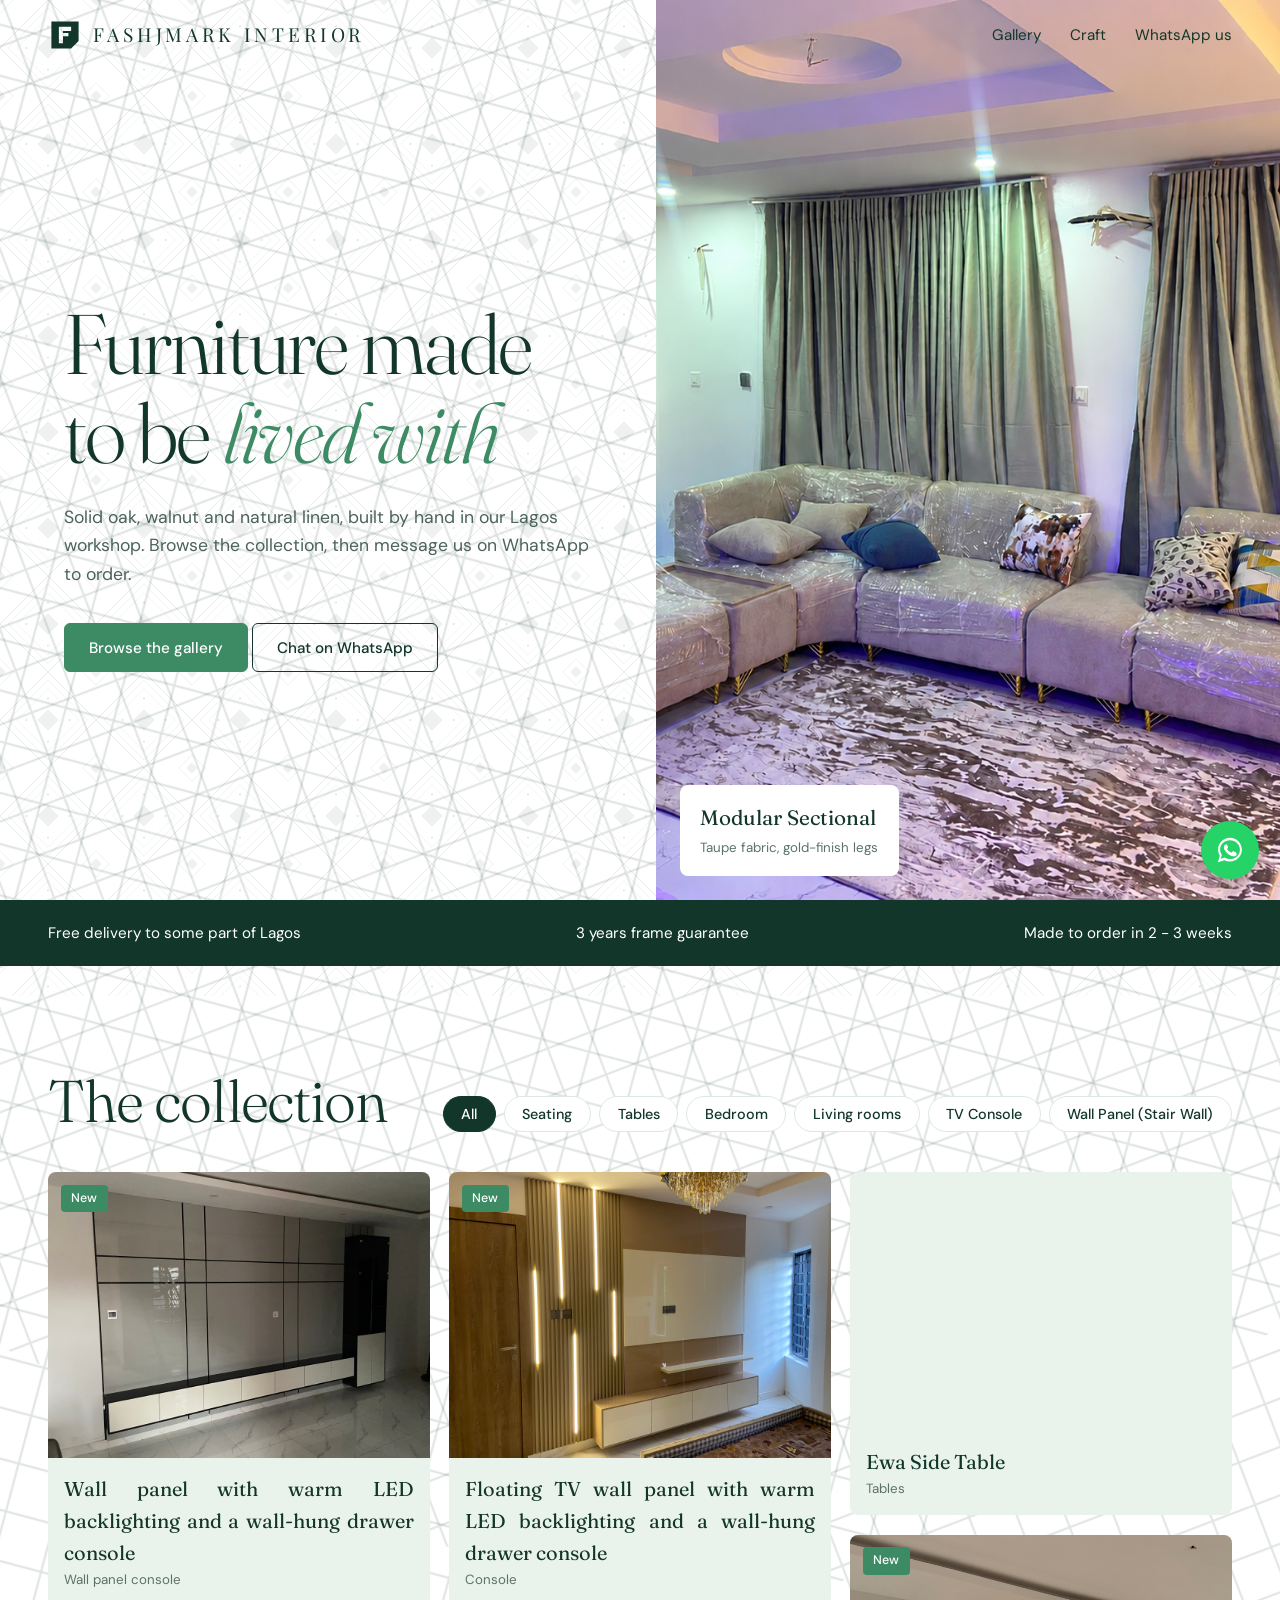
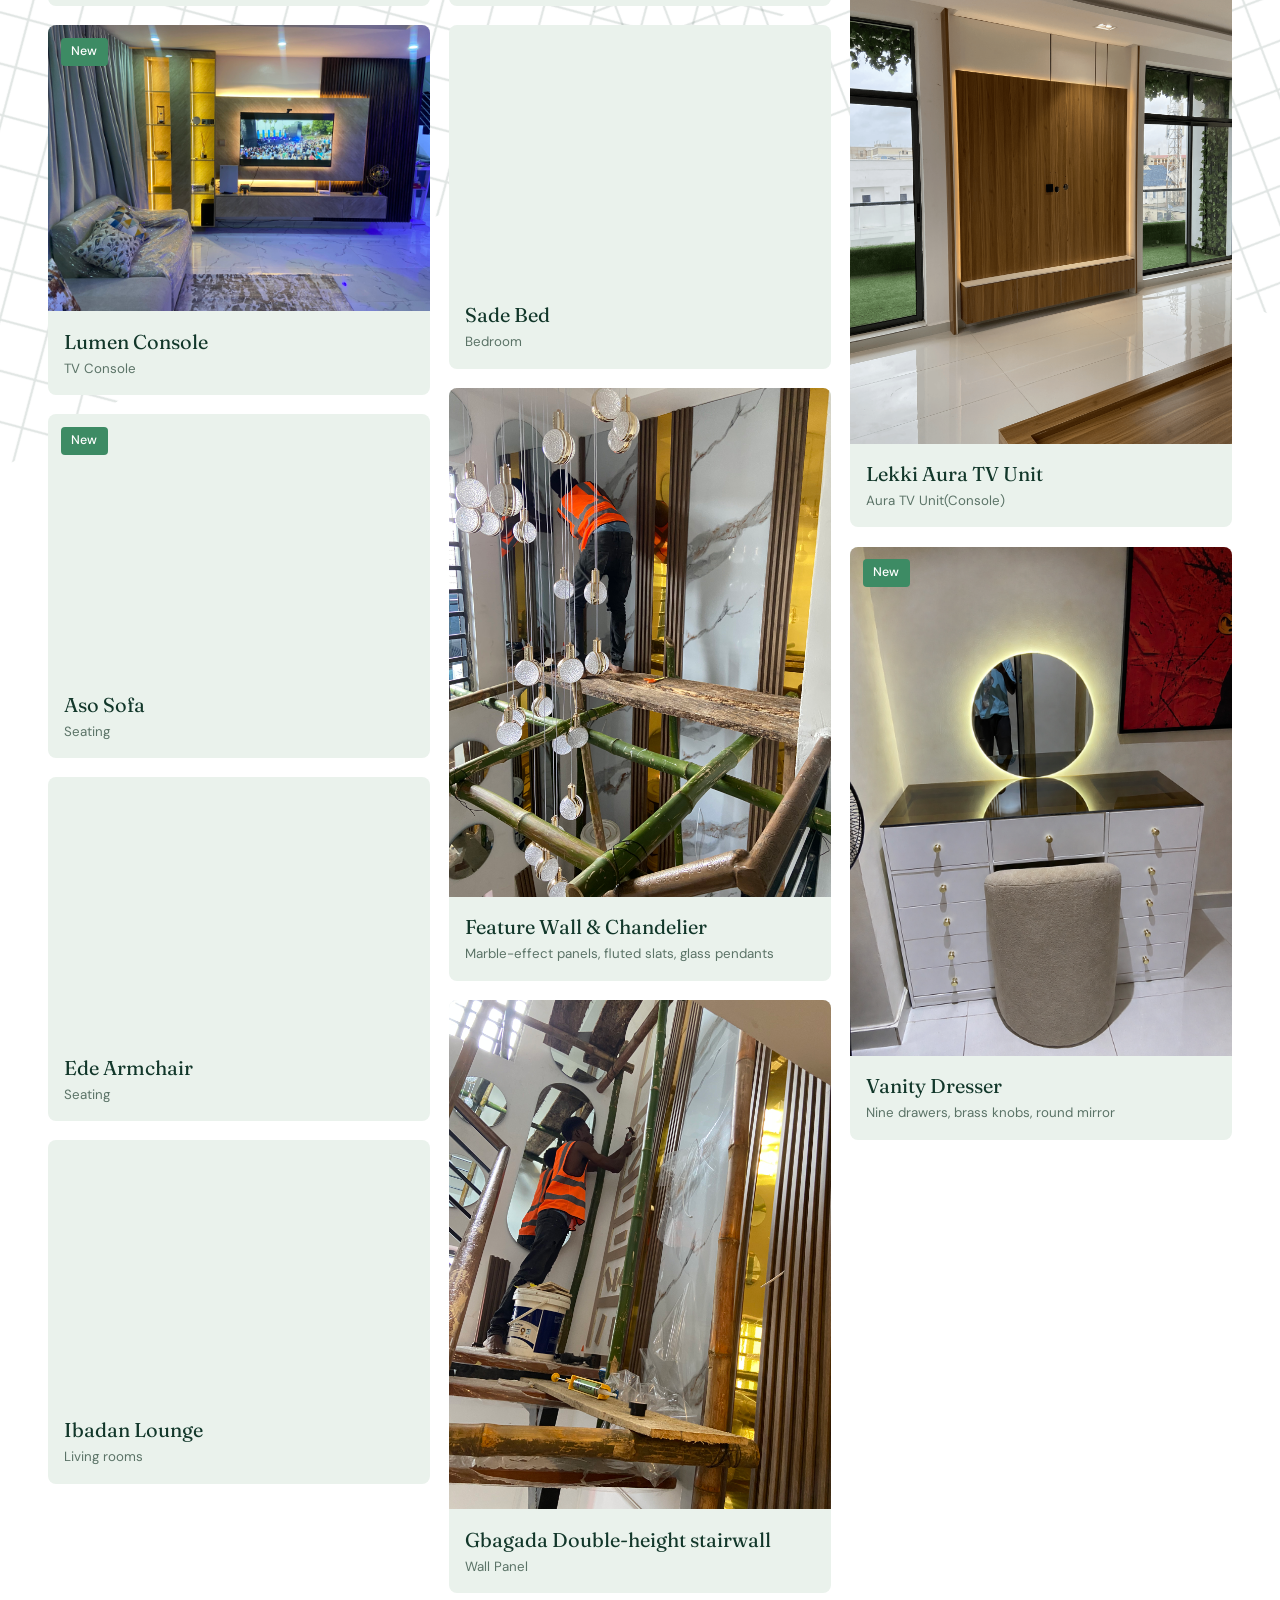
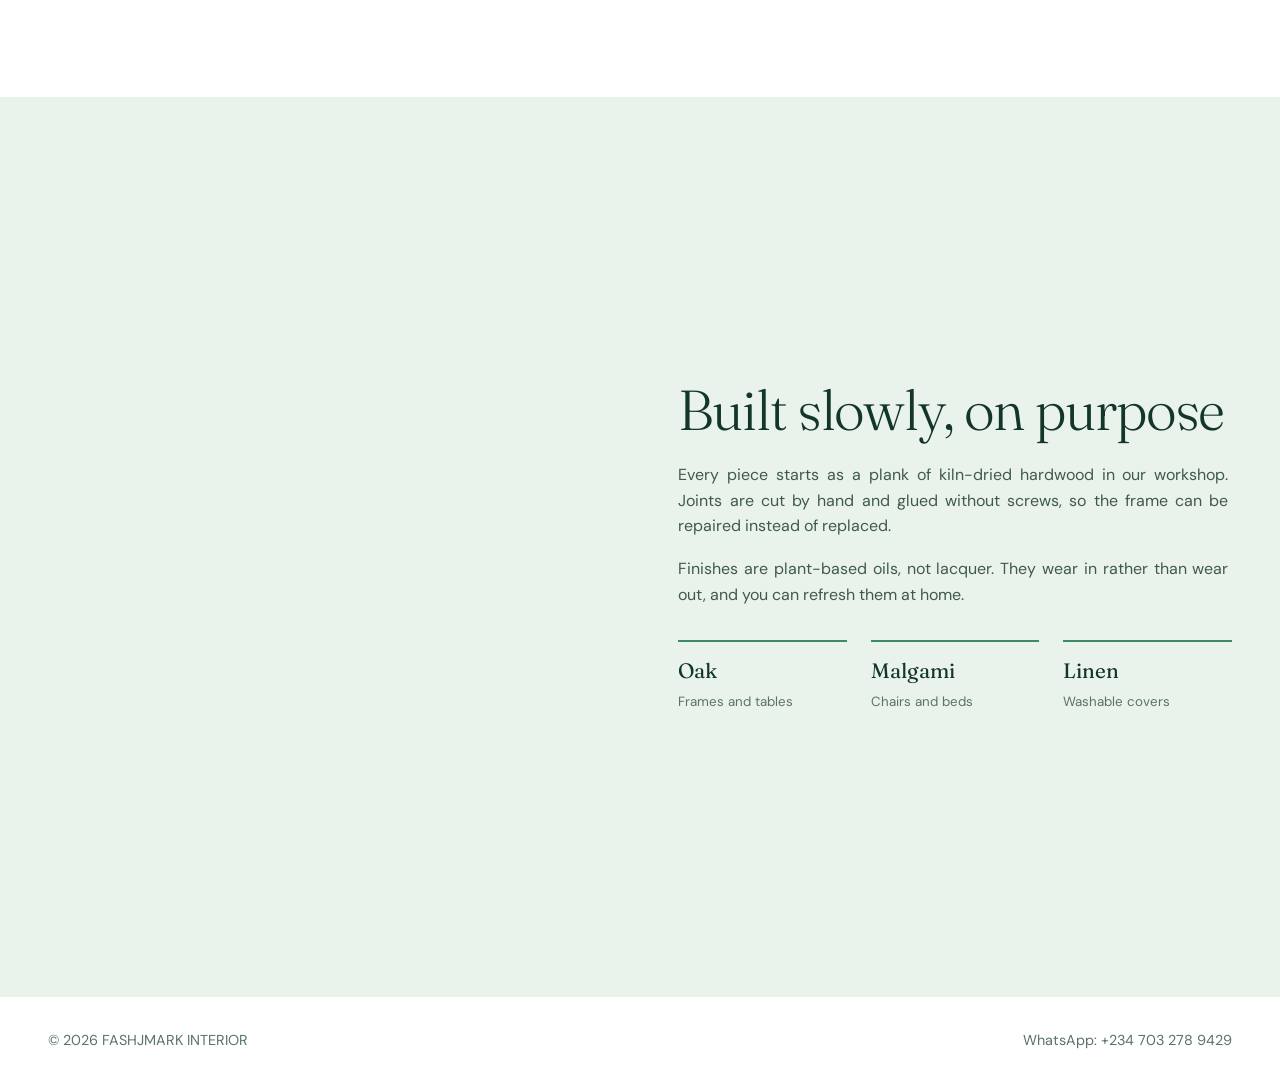
==== commit c554efe3: "index.html" ====
--- a/index.html
+++ b/index.html
@@ -64,7 +64,7 @@
  </div>
 </div></section>
 
-<footer><div class="wrap"><span>© 2026 FASHJMARK INTERIOR</span><a href="https://wa.me/2347032789429" target="_blank" rel="noopener">WhatsApp: +234 909 067 5802</a></div></footer>
+<footer><div class="wrap"><span>© 2026 FASHJMARK INTERIOR</span><a href="https://wa.me/2347032789429" target="_blank" rel="noopener">WhatsApp: +234 703 278 9429</a></div></footer>
 
 <div class="lb" id="lb" role="dialog" aria-modal="true" aria-label="Product details"><button class="x" id="x" aria-label="Close">×</button>
  <div class="lb-in"><img id="li" alt=""><div class="lb-t"><small id="lc"></small><h3 id="ln"></h3>
